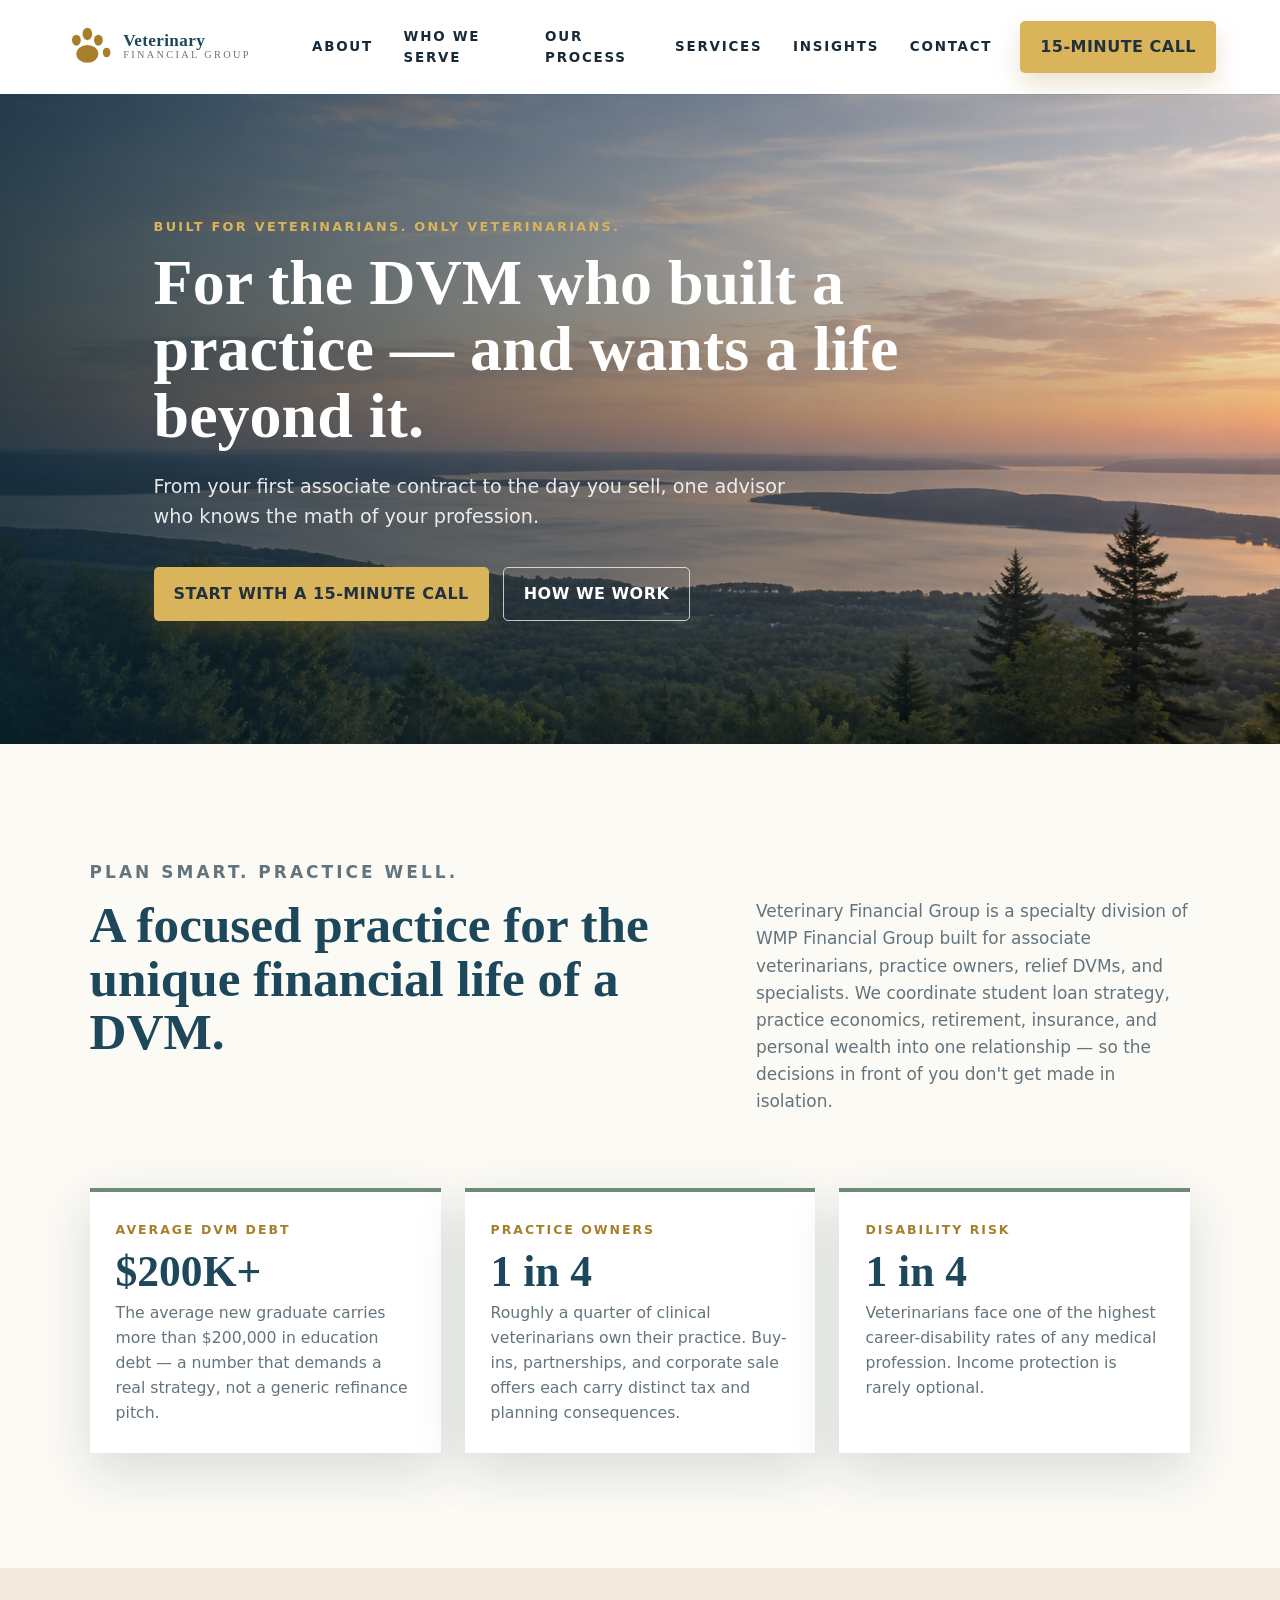
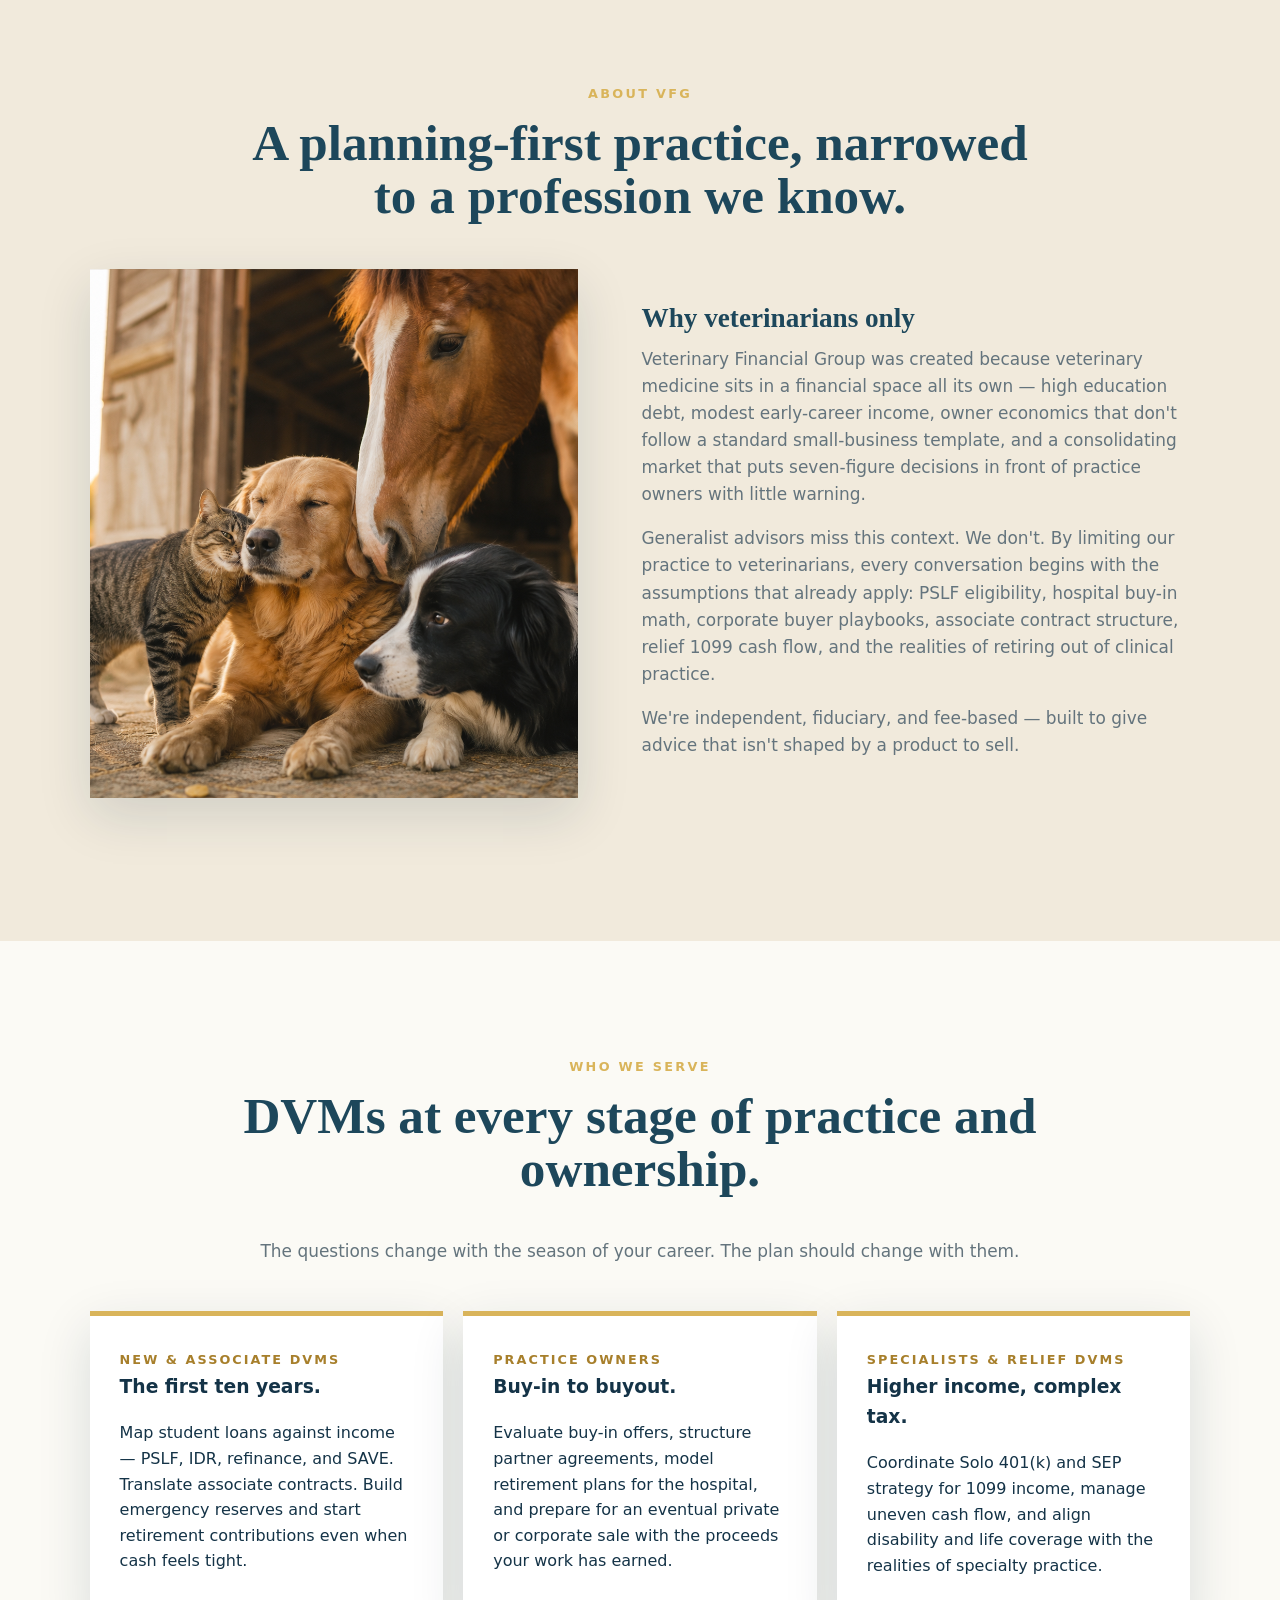
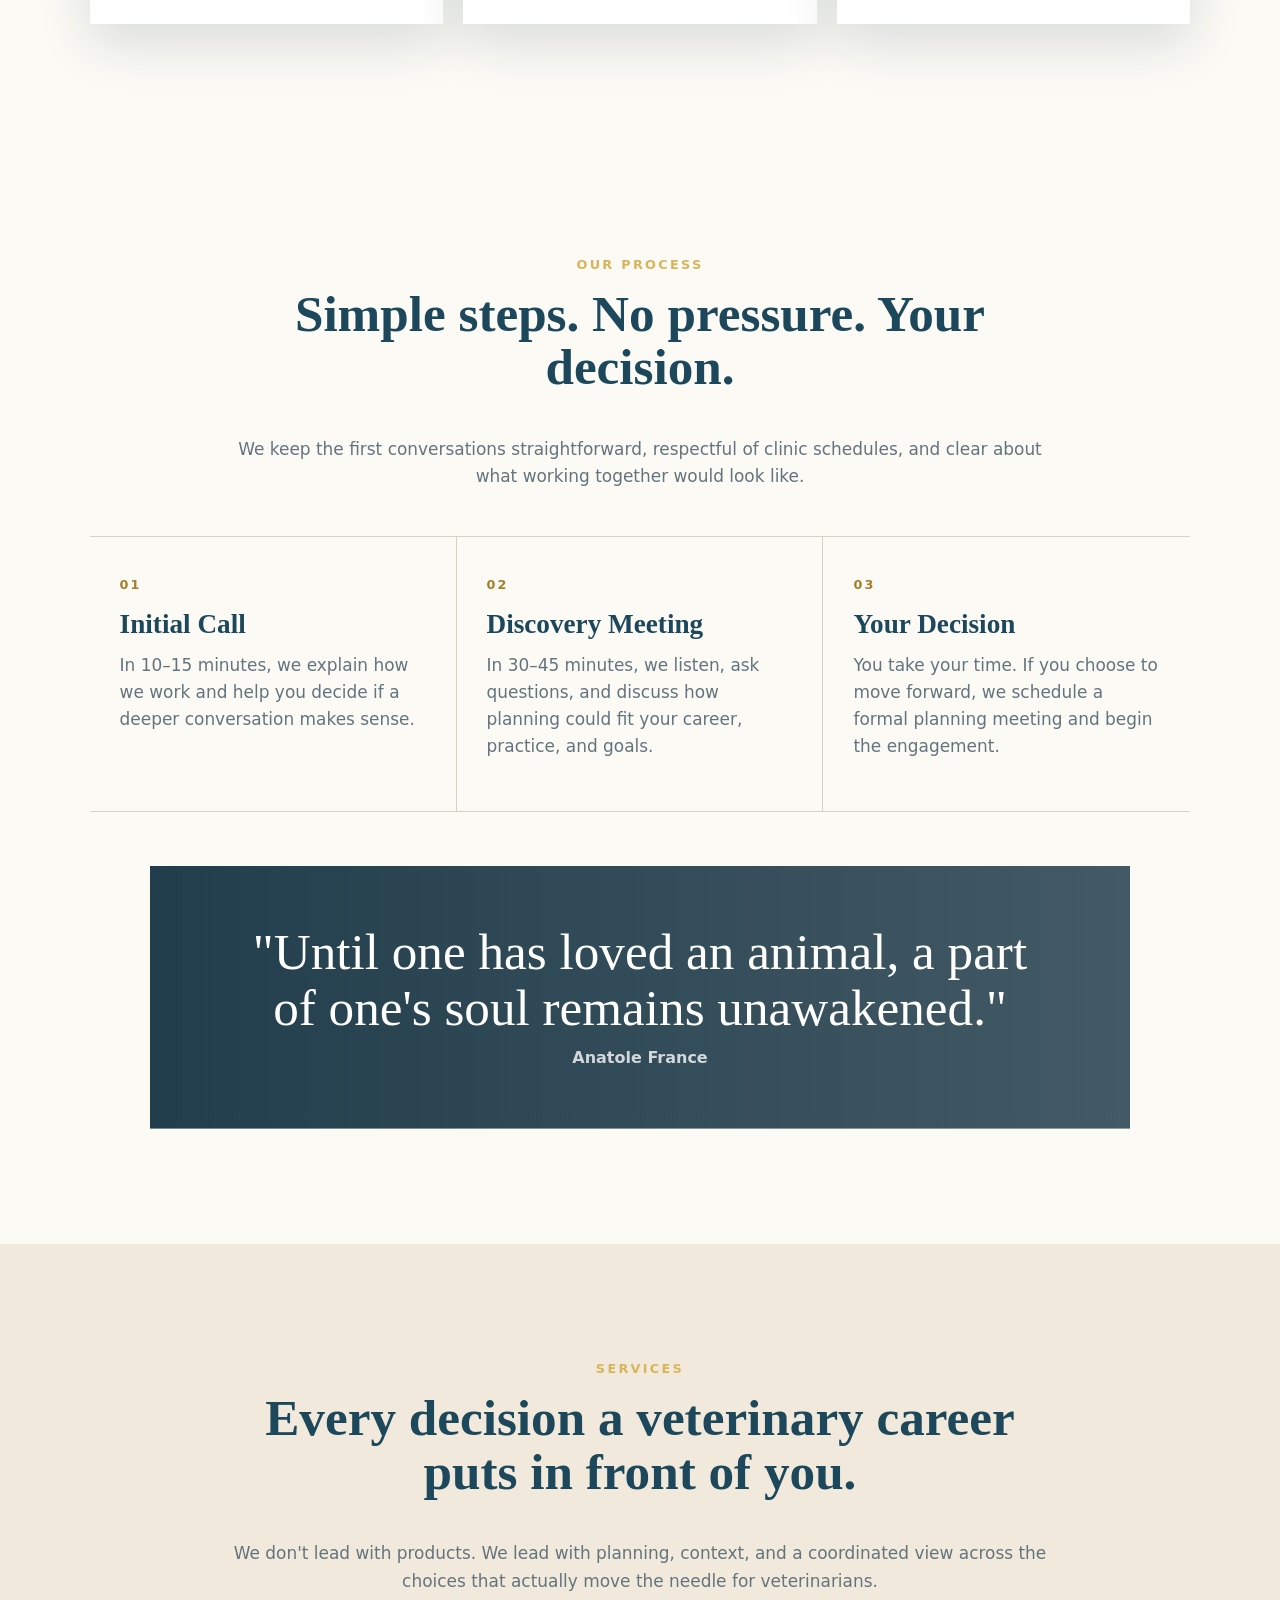
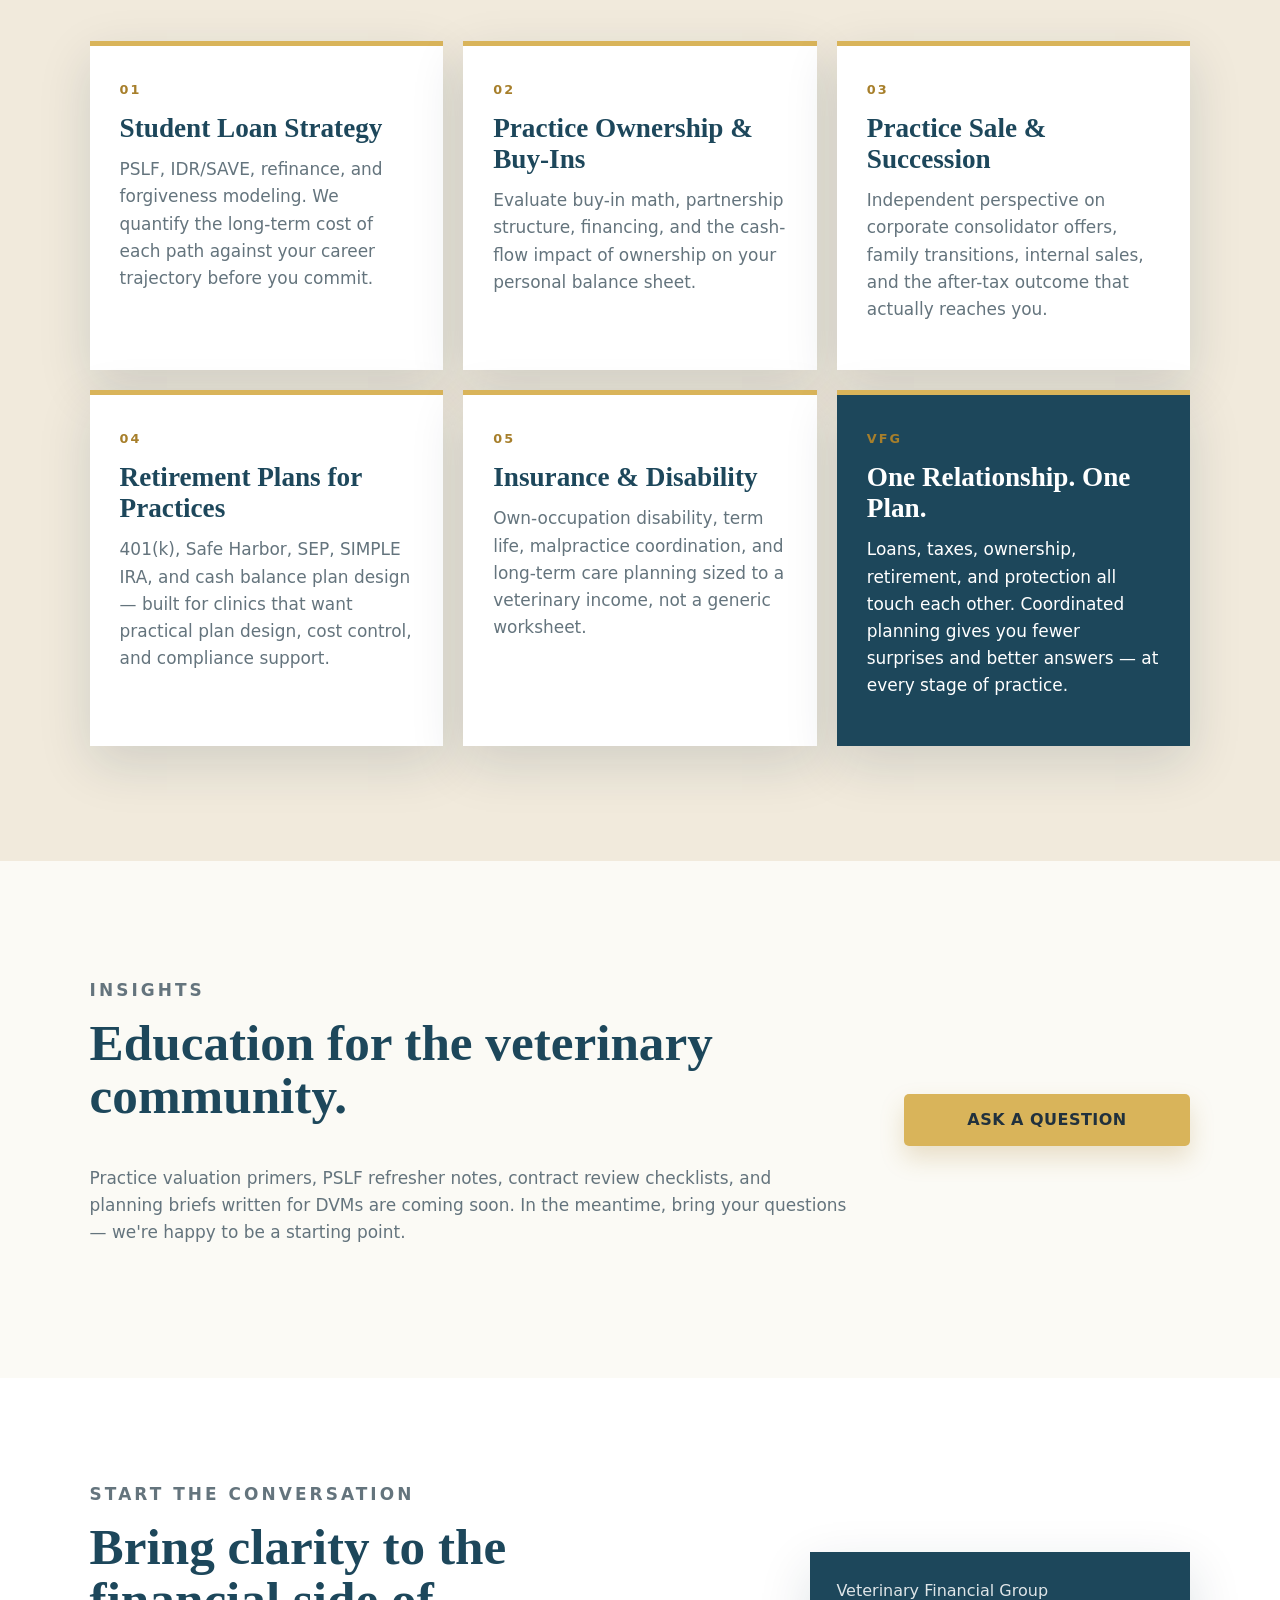
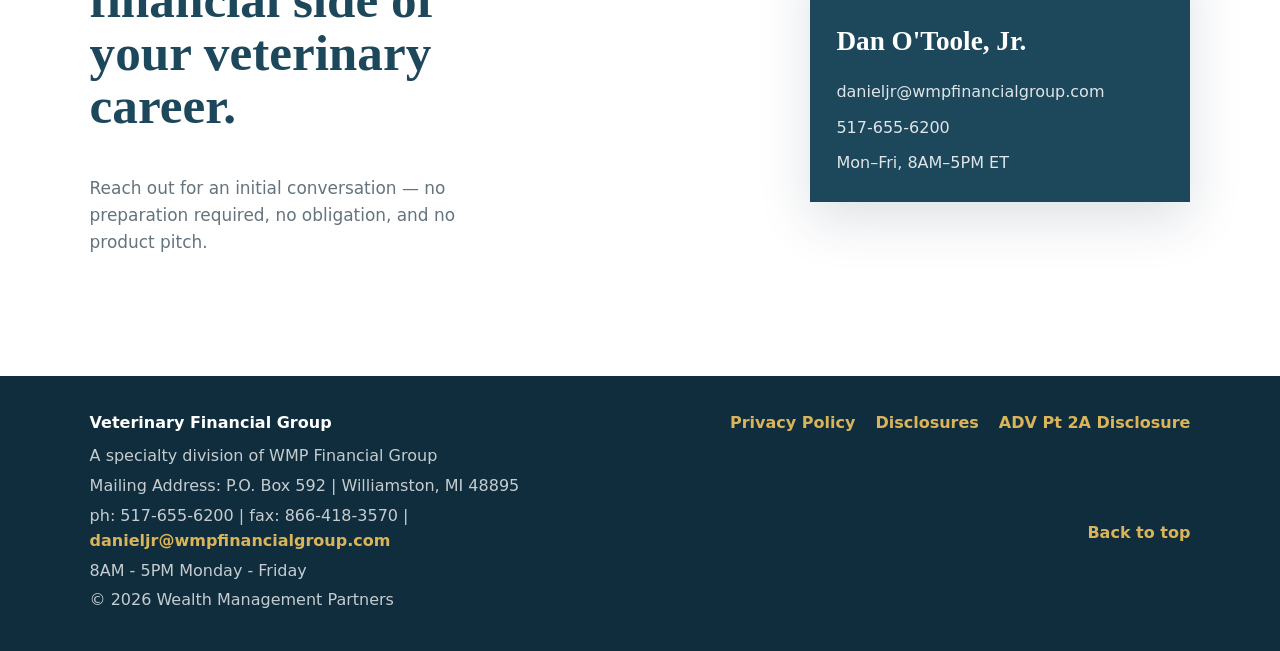
==== WMP Vet/index.html @ afaaaf63 "Add WMP Vet variant as regular subfolder Removed nested .git — WMP Vet is now tracked as part of thi" ====
<!doctype html>
<html lang="en">
  <head>
    <meta charset="utf-8" />
    <meta name="viewport" content="width=device-width, initial-scale=1" />
    <title>Veterinary Financial Group | Financial Planning Built for Veterinarians</title>
    <meta
      name="description"
      content="Veterinary Financial Group serves veterinarians only — student loan strategy, practice ownership, retirement, insurance, and personal wealth planning for DVMs at every career stage."
    />
    <link rel="preconnect" href="https://images.unsplash.com" />
    <link rel="stylesheet" href="styles.css" />
  </head>
  <body>
    <header class="site-header" id="top">
      <a class="brand" href="#top" aria-label="Veterinary Financial Group home">
        <img src="vfg-logo.svg" alt="Veterinary Financial Group" />
      </a>

      <nav class="main-nav" aria-label="Primary navigation">
        <a href="#about">About</a>
        <a href="#who">Who We Serve</a>
        <a href="#process">Our Process</a>
        <a href="#services">Services</a>
        <a href="#insights">Insights</a>
        <a href="#contact">Contact</a>
      </nav>

      <a class="header-cta" href="#contact">15-Minute Call</a>
    </header>

    <main>
      <section class="hero" aria-labelledby="hero-title">
        <div class="hero-image" role="img" aria-label="A serene overlook of a lake and islands at sunset, framed by forest"></div>
        <div class="hero-content">
          <p class="eyebrow">Built for veterinarians. Only veterinarians.</p>
          <h1 id="hero-title">For the DVM who built a practice — and wants a life beyond it.</h1>
          <p>
            From your first associate contract to the day you sell, one advisor who knows the
            math of your profession.
          </p>
          <div class="hero-actions">
            <a class="button button-gold" href="#contact">Start with a 15-Minute Call</a>
            <a class="button button-light" href="#process">How We Work</a>
          </div>
        </div>
      </section>

      <section class="intro section-pad" aria-labelledby="intro-title">
        <p class="section-label">Plan smart. Practice well.</p>
        <div class="intro-grid">
          <h2 id="intro-title">A focused practice for the unique financial life of a DVM.</h2>
          <p>
            Veterinary Financial Group is a specialty division of WMP Financial Group built for
            associate veterinarians, practice owners, relief DVMs, and specialists. We coordinate
            student loan strategy, practice economics, retirement, insurance, and personal wealth
            into one relationship — so the decisions in front of you don't get made in isolation.
          </p>
        </div>

        <div class="stat-row" aria-label="Why a vet-specific advisor">
          <article>
            <span>Average DVM Debt</span>
            <strong>$200K+</strong>
            <p>The average new graduate carries more than $200,000 in education debt — a number that demands a real strategy, not a generic refinance pitch.</p>
          </article>
          <article>
            <span>Practice Owners</span>
            <strong>1 in 4</strong>
            <p>Roughly a quarter of clinical veterinarians own their practice. Buy-ins, partnerships, and corporate sale offers each carry distinct tax and planning consequences.</p>
          </article>
          <article>
            <span>Disability Risk</span>
            <strong>1 in 4</strong>
            <p>Veterinarians face one of the highest career-disability rates of any medical profession. Income protection is rarely optional.</p>
          </article>
        </div>
      </section>

      <section class="about section-pad" id="about" aria-labelledby="about-title">
        <div class="section-heading">
          <p class="eyebrow">About VFG</p>
          <h2 id="about-title">A planning-first practice, narrowed to a profession we know.</h2>
        </div>

        <div class="story-grid">
          <div class="story-image" role="img" aria-label="A golden retriever, border collie, two cats, and a horse resting together at golden hour"></div>
          <div class="story-copy">
            <h3>Why veterinarians only</h3>
            <p>
              Veterinary Financial Group was created because veterinary medicine sits in a
              financial space all its own — high education debt, modest early-career income,
              owner economics that don't follow a standard small-business template, and a
              consolidating market that puts seven-figure decisions in front of practice owners
              with little warning.
            </p>
            <p>
              Generalist advisors miss this context. We don't. By limiting our practice to
              veterinarians, every conversation begins with the assumptions that already apply:
              PSLF eligibility, hospital buy-in math, corporate buyer playbooks, associate
              contract structure, relief 1099 cash flow, and the realities of retiring out of
              clinical practice.
            </p>
            <p>
              We're independent, fiduciary, and fee-based — built to give advice that isn't
              shaped by a product to sell.
            </p>
          </div>
        </div>
      </section>

      <section class="who section-pad" id="who" aria-labelledby="who-title" style="background: var(--paper);">
        <div class="section-heading">
          <p class="eyebrow">Who We Serve</p>
          <h2 id="who-title">DVMs at every stage of practice and ownership.</h2>
          <p>
            The questions change with the season of your career. The plan should change with them.
          </p>
        </div>

        <div class="who-grid">
          <article>
            <span>New &amp; Associate DVMs</span>
            <h3>The first ten years.</h3>
            <p>
              Map student loans against income — PSLF, IDR, refinance, and SAVE. Translate associate
              contracts. Build emergency reserves and start retirement contributions even when cash
              feels tight.
            </p>
          </article>
          <article>
            <span>Practice Owners</span>
            <h3>Buy-in to buyout.</h3>
            <p>
              Evaluate buy-in offers, structure partner agreements, model retirement plans for the
              hospital, and prepare for an eventual private or corporate sale with the proceeds
              your work has earned.
            </p>
          </article>
          <article>
            <span>Specialists &amp; Relief DVMs</span>
            <h3>Higher income, complex tax.</h3>
            <p>
              Coordinate Solo 401(k) and SEP strategy for 1099 income, manage uneven cash flow,
              and align disability and life coverage with the realities of specialty practice.
            </p>
          </article>
        </div>
      </section>

      <section class="process section-pad" id="process" aria-labelledby="process-title">
        <div class="section-heading">
          <p class="eyebrow">Our Process</p>
          <h2 id="process-title">Simple steps. No pressure. Your decision.</h2>
          <p>
            We keep the first conversations straightforward, respectful of clinic schedules, and
            clear about what working together would look like.
          </p>
        </div>

        <div class="process-list">
          <article>
            <span>01</span>
            <h3>Initial Call</h3>
            <p>In 10–15 minutes, we explain how we work and help you decide if a deeper conversation makes sense.</p>
          </article>
          <article>
            <span>02</span>
            <h3>Discovery Meeting</h3>
            <p>In 30–45 minutes, we listen, ask questions, and discuss how planning could fit your career, practice, and goals.</p>
          </article>
          <article>
            <span>03</span>
            <h3>Your Decision</h3>
            <p>You take your time. If you choose to move forward, we schedule a formal planning meeting and begin the engagement.</p>
          </article>
        </div>

        <div class="quote-band">
          <blockquote>
            "Until one has loved an animal, a part of one's soul remains unawakened."
          </blockquote>
          <cite>Anatole France</cite>
        </div>
      </section>

      <section class="services section-pad" id="services" aria-labelledby="services-title">
        <div class="section-heading">
          <p class="eyebrow">Services</p>
          <h2 id="services-title">Every decision a veterinary career puts in front of you.</h2>
          <p>
            We don't lead with products. We lead with planning, context, and a coordinated view
            across the choices that actually move the needle for veterinarians.
          </p>
        </div>

        <div class="service-grid">
          <article class="service-card">
            <span class="card-number">01</span>
            <h3>Student Loan Strategy</h3>
            <p>PSLF, IDR/SAVE, refinance, and forgiveness modeling. We quantify the long-term cost of each path against your career trajectory before you commit.</p>
          </article>
          <article class="service-card">
            <span class="card-number">02</span>
            <h3>Practice Ownership &amp; Buy-Ins</h3>
            <p>Evaluate buy-in math, partnership structure, financing, and the cash-flow impact of ownership on your personal balance sheet.</p>
          </article>
          <article class="service-card">
            <span class="card-number">03</span>
            <h3>Practice Sale &amp; Succession</h3>
            <p>Independent perspective on corporate consolidator offers, family transitions, internal sales, and the after-tax outcome that actually reaches you.</p>
          </article>
          <article class="service-card">
            <span class="card-number">04</span>
            <h3>Retirement Plans for Practices</h3>
            <p>401(k), Safe Harbor, SEP, SIMPLE IRA, and cash balance plan design — built for clinics that want practical plan design, cost control, and compliance support.</p>
          </article>
          <article class="service-card">
            <span class="card-number">05</span>
            <h3>Insurance &amp; Disability</h3>
            <p>Own-occupation disability, term life, malpractice coordination, and long-term care planning sized to a veterinary income, not a generic worksheet.</p>
          </article>
          <article class="service-card service-card-feature">
            <span class="card-number">VFG</span>
            <h3>One Relationship. One Plan.</h3>
            <p>Loans, taxes, ownership, retirement, and protection all touch each other. Coordinated planning gives you fewer surprises and better answers — at every stage of practice.</p>
          </article>
        </div>
      </section>

      <section class="insights section-pad" id="insights" aria-labelledby="insights-title">
        <div class="insights-copy">
          <p class="eyebrow">Insights</p>
          <h2 id="insights-title">Education for the veterinary community.</h2>
          <p>
            Practice valuation primers, PSLF refresher notes, contract review checklists, and
            planning briefs written for DVMs are coming soon. In the meantime, bring your
            questions — we're happy to be a starting point.
          </p>
        </div>
        <a class="button button-gold" href="#contact">Ask a Question</a>
      </section>

      <section class="contact-band" id="contact" aria-labelledby="contact-title">
        <div>
          <p class="eyebrow">Start the conversation</p>
          <h2 id="contact-title">Bring clarity to the financial side of your veterinary career.</h2>
          <p>
            Reach out for an initial conversation — no preparation required, no obligation, and
            no product pitch.
          </p>
        </div>
        <div class="contact-grid">
          <article class="contact-card">
            <span>Veterinary Financial Group</span>
            <h3>Dan O'Toole, Jr.</h3>
            <a href="mailto:danieljr@wmpfinancialgroup.com">danieljr@wmpfinancialgroup.com</a>
            <a href="tel:15176556200">517-655-6200</a>
            <span>Mon–Fri, 8AM–5PM ET</span>
          </article>
        </div>
      </section>
    </main>

    <footer class="site-footer">
      <div>
        <strong>Veterinary Financial Group</strong>
        <p>A specialty division of WMP Financial Group</p>
        <p>Mailing Address: P.O. Box 592 | Williamston, MI 48895</p>
        <p>ph: 517-655-6200 | fax: 866-418-3570 | <a href="mailto:danieljr@wmpfinancialgroup.com">danieljr@wmpfinancialgroup.com</a></p>
        <p>8AM - 5PM Monday - Friday</p>
        <p>© 2026 Wealth Management Partners</p>
      </div>
      <nav aria-label="Footer links">
        <a href="https://www.wmpfinancialgroup.com/s/WMP-Privacy-Policy.pdf">Privacy Policy</a>
        <a href="https://www.wmpfinancialgroup.com/s/WMP-Disclosures.pdf">Disclosures</a>
        <a href="https://www.wmpfinancialgroup.com/s/WMP-ADV-Disclosures.pdf">ADV Pt 2A Disclosure</a>
        <a href="#top">Back to top</a>
      </nav>
    </footer>
  </body>
</html>
---- WMP Vet/styles.css ----
:root {
  --ink: #143347;
  --navy: #1d475b;
  --navy-dark: #0f2d3d;
  --blue: #315f73;
  --gold: #d9b45a;
  --gold-dark: #a77f2b;
  --sage: #6f8a76;
  --paper: #fbfaf5;
  --cream: #f1eadc;
  --stone: #d8d0c2;
  --muted: #64747d;
  --white: #ffffff;
  --shadow: 0 18px 50px rgba(15, 45, 61, 0.14);
}

* {
  box-sizing: border-box;
}

html {
  scroll-behavior: smooth;
}

body {
  margin: 0;
  color: var(--ink);
  background: var(--paper);
  font-family: "Avenir Next", Avenir, "Segoe UI", system-ui, sans-serif;
  line-height: 1.6;
}

a {
  color: inherit;
  text-decoration: none;
}

.site-header {
  position: sticky;
  top: 0;
  z-index: 10;
  display: flex;
  align-items: center;
  justify-content: space-between;
  gap: 28px;
  min-height: 92px;
  padding: 14px clamp(20px, 5vw, 72px);
  background: rgba(255, 255, 255, 0.96);
  box-shadow: 0 1px 0 rgba(29, 71, 91, 0.1);
  backdrop-filter: blur(12px);
}

.brand {
  display: inline-flex;
  align-items: center;
  min-width: 220px;
}

.brand img {
  width: 220px;
  height: auto;
  display: block;
}

.main-nav {
  display: flex;
  align-items: center;
  justify-content: center;
  gap: clamp(16px, 2.4vw, 34px);
  color: #172a36;
  font-size: 0.84rem;
  font-weight: 800;
  letter-spacing: 0.13em;
  text-transform: uppercase;
}

.main-nav a {
  padding-block: 10px;
}

.main-nav a:hover,
.site-footer a:hover {
  color: var(--gold-dark);
}

.header-cta,
.button {
  display: inline-flex;
  align-items: center;
  justify-content: center;
  min-height: 46px;
  padding: 13px 20px;
  border-radius: 5px;
  font-weight: 900;
  letter-spacing: 0.03em;
  text-transform: uppercase;
  white-space: nowrap;
}

.header-cta,
.button-gold {
  color: #21313d;
  background: var(--gold);
  box-shadow: 0 12px 24px rgba(167, 127, 43, 0.22);
}

.header-cta:hover,
.button-gold:hover {
  background: #e4c56c;
}

.button-light {
  color: var(--white);
  border: 1px solid rgba(255, 255, 255, 0.72);
}

.hero {
  position: relative;
  min-height: 650px;
  display: grid;
  align-items: center;
  overflow: hidden;
  background: var(--navy-dark);
}

.hero-image {
  position: absolute;
  inset: 0;
  background-image:
    linear-gradient(90deg, rgba(10, 36, 50, 0.78) 0%, rgba(10, 36, 50, 0.42) 45%, rgba(10, 36, 50, 0.06) 100%),
    url("Images/hero.png");
  background-position: center;
  background-size: cover;
  transform: scale(1.01);
}

.hero-content {
  position: relative;
  width: min(760px, calc(100% - 48px));
  margin-left: clamp(24px, 12vw, 220px);
  padding-block: 90px;
  color: var(--white);
}

.eyebrow,
.section-label {
  margin: 0 0 12px;
  color: var(--gold);
  font-size: 0.8rem;
  font-weight: 900;
  letter-spacing: 0.18em;
  text-transform: uppercase;
}

h1,
h2,
h3,
p,
blockquote {
  margin-top: 0;
}

h1,
h2 {
  font-family: Georgia, "Times New Roman", serif;
  line-height: 1.04;
  letter-spacing: 0;
}

h1 {
  max-width: 760px;
  margin-bottom: 22px;
  font-size: clamp(2.8rem, 5vw, 5.05rem);
}

.hero p:not(.eyebrow) {
  max-width: 650px;
  margin-bottom: 34px;
  font-size: clamp(1.05rem, 1.5vw, 1.24rem);
  color: rgba(255, 255, 255, 0.88);
}

.hero-actions {
  display: flex;
  flex-wrap: wrap;
  gap: 14px;
}

.section-pad {
  padding: clamp(72px, 9vw, 128px) clamp(24px, 7vw, 112px);
}

.intro {
  background: var(--paper);
}

.intro-grid {
  display: grid;
  grid-template-columns: minmax(280px, 0.95fr) minmax(280px, 0.7fr);
  gap: clamp(32px, 6vw, 90px);
  align-items: start;
  max-width: 1180px;
  margin: 0 auto;
}

.intro h2,
.section-heading h2,
.insights-copy h2,
.contact-band h2 {
  color: var(--navy);
  font-size: clamp(2.1rem, 4vw, 4rem);
}

.intro p,
.section-heading,
.story-copy p,
.team-card p,
.service-card p,
.process-list p,
.insights-copy p,
.contact-band p {
  color: var(--muted);
  font-size: 1.06rem;
}

.stat-row {
  display: grid;
  grid-template-columns: repeat(3, minmax(0, 1fr));
  gap: 24px;
  max-width: 1180px;
  margin: 56px auto 0;
}

.stat-row article {
  padding: 28px 26px;
  background: var(--white);
  border-top: 4px solid var(--sage);
  box-shadow: var(--shadow);
}

.stat-row strong {
  display: block;
  margin-bottom: 6px;
  color: var(--navy);
  font-family: Georgia, "Times New Roman", serif;
  font-size: clamp(2rem, 3.4vw, 2.8rem);
  line-height: 1;
}

.stat-row span {
  display: block;
  margin-bottom: 10px;
  color: var(--gold-dark);
  font-size: 0.78rem;
  font-weight: 900;
  letter-spacing: 0.16em;
  text-transform: uppercase;
}

.stat-row p {
  margin: 0;
  font-size: 0.98rem;
}

.about {
  background: var(--cream);
}

.section-heading {
  max-width: 820px;
  margin: 0 auto 46px;
  text-align: center;
}

.story-grid {
  display: grid;
  grid-template-columns: minmax(280px, 0.8fr) minmax(300px, 0.9fr);
  gap: clamp(28px, 5vw, 72px);
  align-items: stretch;
  max-width: 1180px;
  margin: 0 auto 28px;
}

.story-image {
  min-height: 430px;
  background-image: url("Images/animal-family.png");
  background-position: center;
  background-size: cover;
  box-shadow: var(--shadow);
}

.story-copy {
  align-self: center;
  padding: clamp(8px, 2vw, 22px) 0;
}

.story-copy h3,
.team-card h3,
.service-card h3,
.process-list h3,
.contact-card h3 {
  margin: 12px 0;
  color: var(--navy);
  font-family: Georgia, "Times New Roman", serif;
  font-size: 1.7rem;
  line-height: 1.14;
}

.who-grid {
  display: grid;
  grid-template-columns: repeat(3, minmax(0, 1fr));
  gap: 20px;
  max-width: 1180px;
  margin: 34px auto 0;
}

.who-grid article {
  padding: 30px;
  background: var(--white);
  border-top: 5px solid var(--gold);
  box-shadow: var(--shadow);
}

.who-grid span,
.process-list span,
.card-number {
  color: var(--gold-dark);
  font-size: 0.8rem;
  font-weight: 900;
  letter-spacing: 0.16em;
  text-transform: uppercase;
}

.process {
  background: var(--paper);
}

.process-list {
  display: grid;
  grid-template-columns: repeat(3, minmax(0, 1fr));
  max-width: 1180px;
  margin: 0 auto;
  border-top: 1px solid var(--stone);
  border-bottom: 1px solid var(--stone);
}

.process-list article {
  padding: 34px 30px;
  border-right: 1px solid var(--stone);
}

.process-list article:last-child {
  border-right: 0;
}

.quote-band {
  max-width: 980px;
  margin: 54px auto 0;
  padding: clamp(34px, 5vw, 58px);
  color: var(--white);
  text-align: center;
  background:
    linear-gradient(90deg, rgba(15, 45, 61, 0.92), rgba(15, 45, 61, 0.78)),
    url("https://images.unsplash.com/photo-1601758125946-6ec2ef64daf8?auto=format&fit=crop&w=1500&q=80");
  background-position: center;
  background-size: cover;
}

.quote-band blockquote {
  margin-bottom: 10px;
  font-family: Georgia, "Times New Roman", serif;
  font-size: clamp(2rem, 4vw, 3.4rem);
  line-height: 1.08;
}

.quote-band cite {
  color: rgba(255, 255, 255, 0.78);
  font-style: normal;
  font-weight: 800;
}

.services {
  background: var(--cream);
}

.service-grid {
  display: grid;
  grid-template-columns: repeat(3, minmax(0, 1fr));
  gap: 20px;
  max-width: 1180px;
  margin: 0 auto;
}

.service-card {
  min-height: 305px;
  padding: 30px;
  background: var(--white);
  border-top: 5px solid var(--gold);
  box-shadow: var(--shadow);
}

.service-card-feature {
  color: var(--white);
  background: var(--navy);
  border-top-color: var(--gold);
}

.service-card-feature h3,
.service-card-feature p {
  color: var(--white);
}

.insights {
  display: grid;
  grid-template-columns: minmax(280px, 0.9fr) auto;
  gap: 28px;
  align-items: center;
  background:
    linear-gradient(90deg, rgba(251, 250, 245, 0.96), rgba(251, 250, 245, 0.86)),
    url("https://images.unsplash.com/photo-1518770660439-4636190af475?auto=format&fit=crop&w=1700&q=80");
  background-position: center;
  background-size: cover;
}

.insights-copy {
  max-width: 760px;
}

.contact-band {
  display: grid;
  grid-template-columns: minmax(280px, 0.72fr) minmax(320px, 1fr);
  gap: clamp(28px, 5vw, 80px);
  align-items: center;
  padding: clamp(66px, 8vw, 110px) clamp(24px, 7vw, 112px);
  background: var(--white);
}

.contact-grid {
  display: grid;
  grid-template-columns: 1fr;
  gap: 16px;
  justify-self: end;
  width: 100%;
  max-width: 380px;
}

.contact-card {
  display: grid;
  gap: 10px;
  min-height: 215px;
  padding: 26px;
  color: var(--white);
  background: var(--navy);
  box-shadow: var(--shadow);
}

.contact-card h3 {
  color: var(--white);
}

.contact-card a,
.contact-card span {
  color: rgba(255, 255, 255, 0.86);
  overflow-wrap: anywhere;
}

.site-footer {
  display: flex;
  justify-content: space-between;
  gap: 24px;
  padding: 34px clamp(24px, 7vw, 112px);
  color: rgba(255, 255, 255, 0.76);
  background: var(--navy-dark);
}

.site-footer strong {
  display: block;
  margin-bottom: 8px;
  color: var(--white);
}

.site-footer p {
  margin: 0 0 4px;
}

.site-footer nav {
  display: flex;
  flex-wrap: wrap;
  justify-content: flex-end;
  gap: 14px 20px;
  max-width: 520px;
}

.site-footer a {
  color: var(--gold);
  font-weight: 800;
}

.disclosure {
  max-width: 1180px;
  margin: 0 auto;
  padding: 22px clamp(24px, 7vw, 112px) 36px;
  color: rgba(255, 255, 255, 0.55);
  font-size: 0.78rem;
  line-height: 1.6;
  background: var(--navy-dark);
}

@media (max-width: 1100px) {
  .contact-grid {
    grid-template-columns: 1fr;
  }
}

@media (max-width: 980px) {
  .site-header {
    flex-wrap: wrap;
    min-height: auto;
  }

  .brand {
    min-width: 0;
  }

  .main-nav {
    order: 3;
    width: 100%;
    justify-content: flex-start;
    overflow-x: auto;
    padding-bottom: 4px;
  }

  .hero-content {
    margin-left: clamp(24px, 8vw, 72px);
  }

  .intro-grid,
  .story-grid,
  .who-grid,
  .stat-row,
  .service-grid,
  .process-list,
  .insights,
  .contact-band {
    grid-template-columns: 1fr;
  }

  .contact-grid {
    justify-self: stretch;
    max-width: none;
  }

  .process-list article,
  .process-list article:last-child {
    border-right: 0;
    border-bottom: 1px solid var(--stone);
  }

  .process-list article:last-child {
    border-bottom: 0;
  }

  .site-footer,
  .site-footer nav {
    justify-content: flex-start;
  }
}

@media (max-width: 640px) {
  .site-header {
    padding: 14px 18px;
  }

  .brand img {
    width: 178px;
  }

  .header-cta {
    width: 100%;
  }

  .main-nav {
    gap: 16px;
    font-size: 0.72rem;
  }

  .hero {
    min-height: 680px;
  }

  .hero-image {
    background-image:
      linear-gradient(90deg, rgba(10, 36, 50, 0.86) 0%, rgba(10, 36, 50, 0.55) 100%),
      url("Images/hero.png");
  }

  .hero-content {
    width: calc(100% - 36px);
    margin-inline: 18px;
  }

  h1 {
    font-size: clamp(2.4rem, 12vw, 3.8rem);
  }

  .button,
  .button-light {
    width: 100%;
  }

  .story-image {
    min-height: 280px;
  }

  .service-card,
  .who-grid article,
  .contact-card {
    min-height: 0;
    padding: 24px;
  }

  .site-footer {
    flex-direction: column;
  }
}
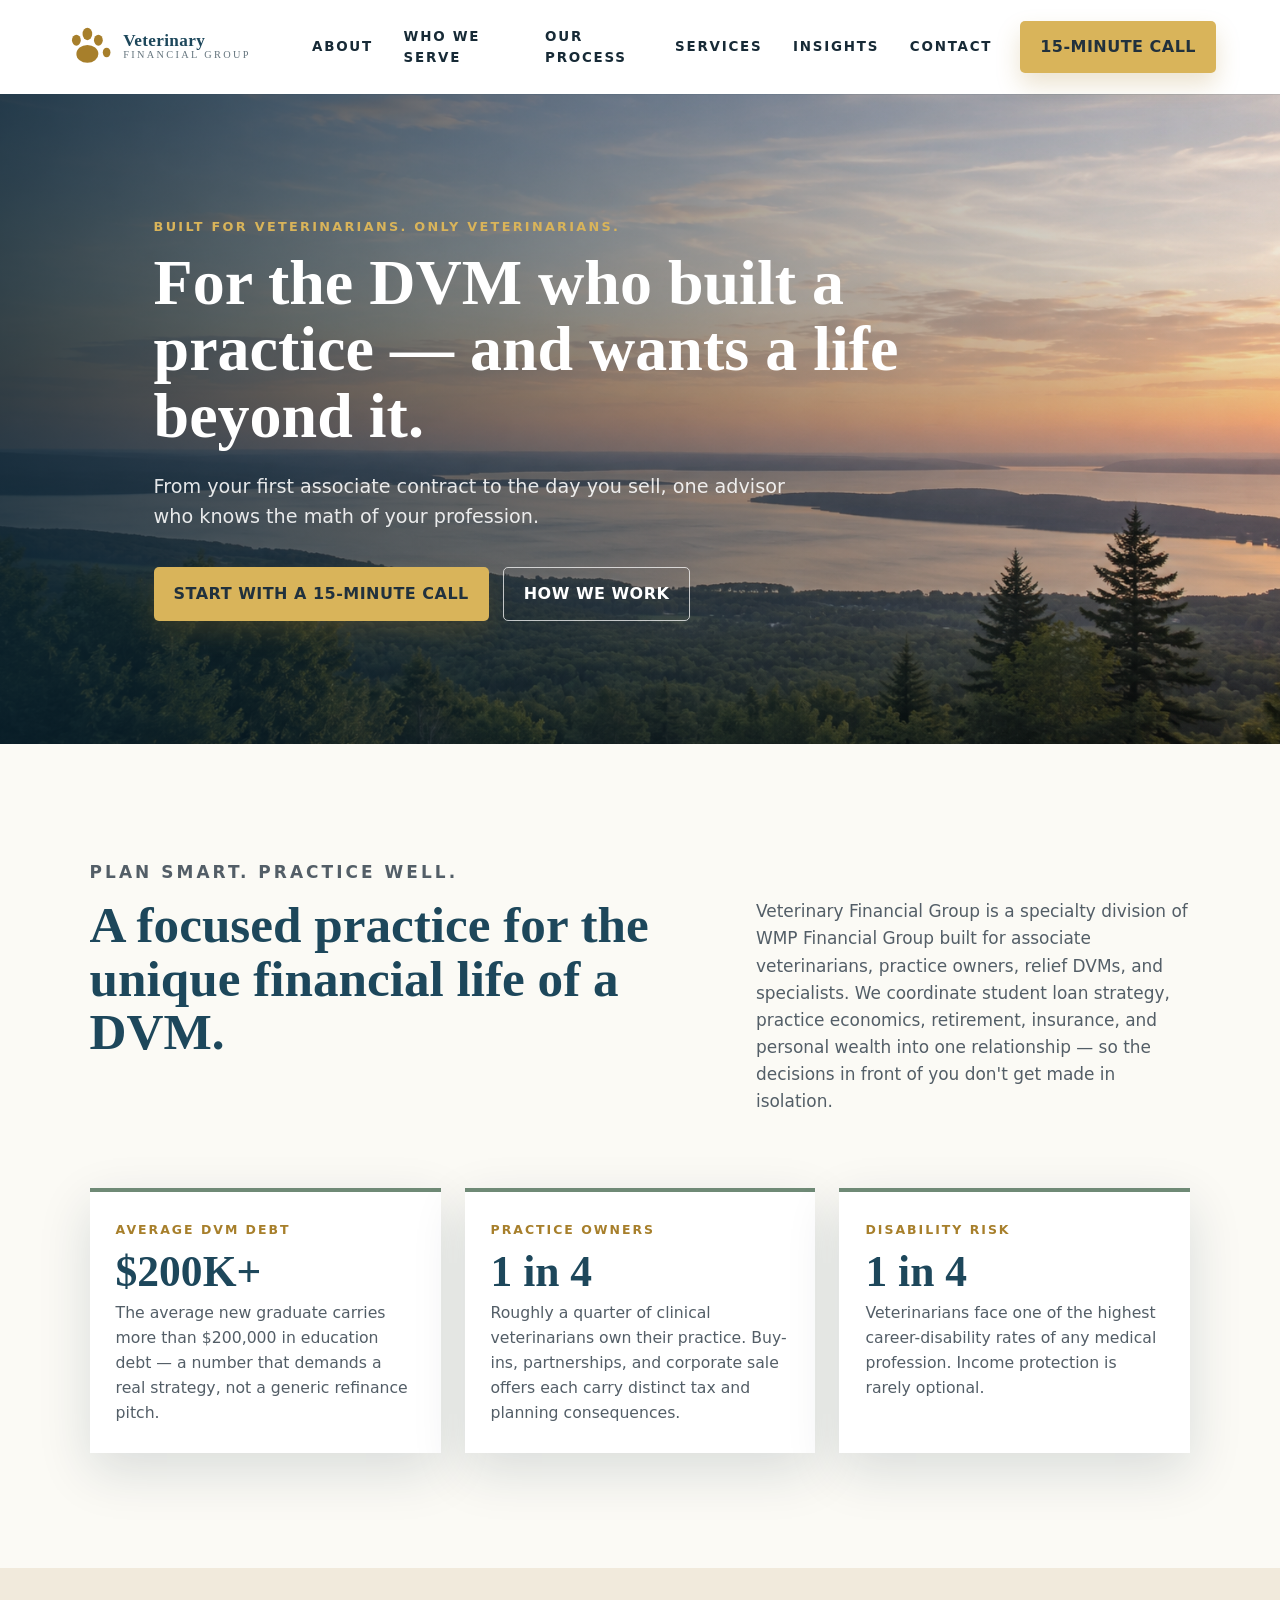
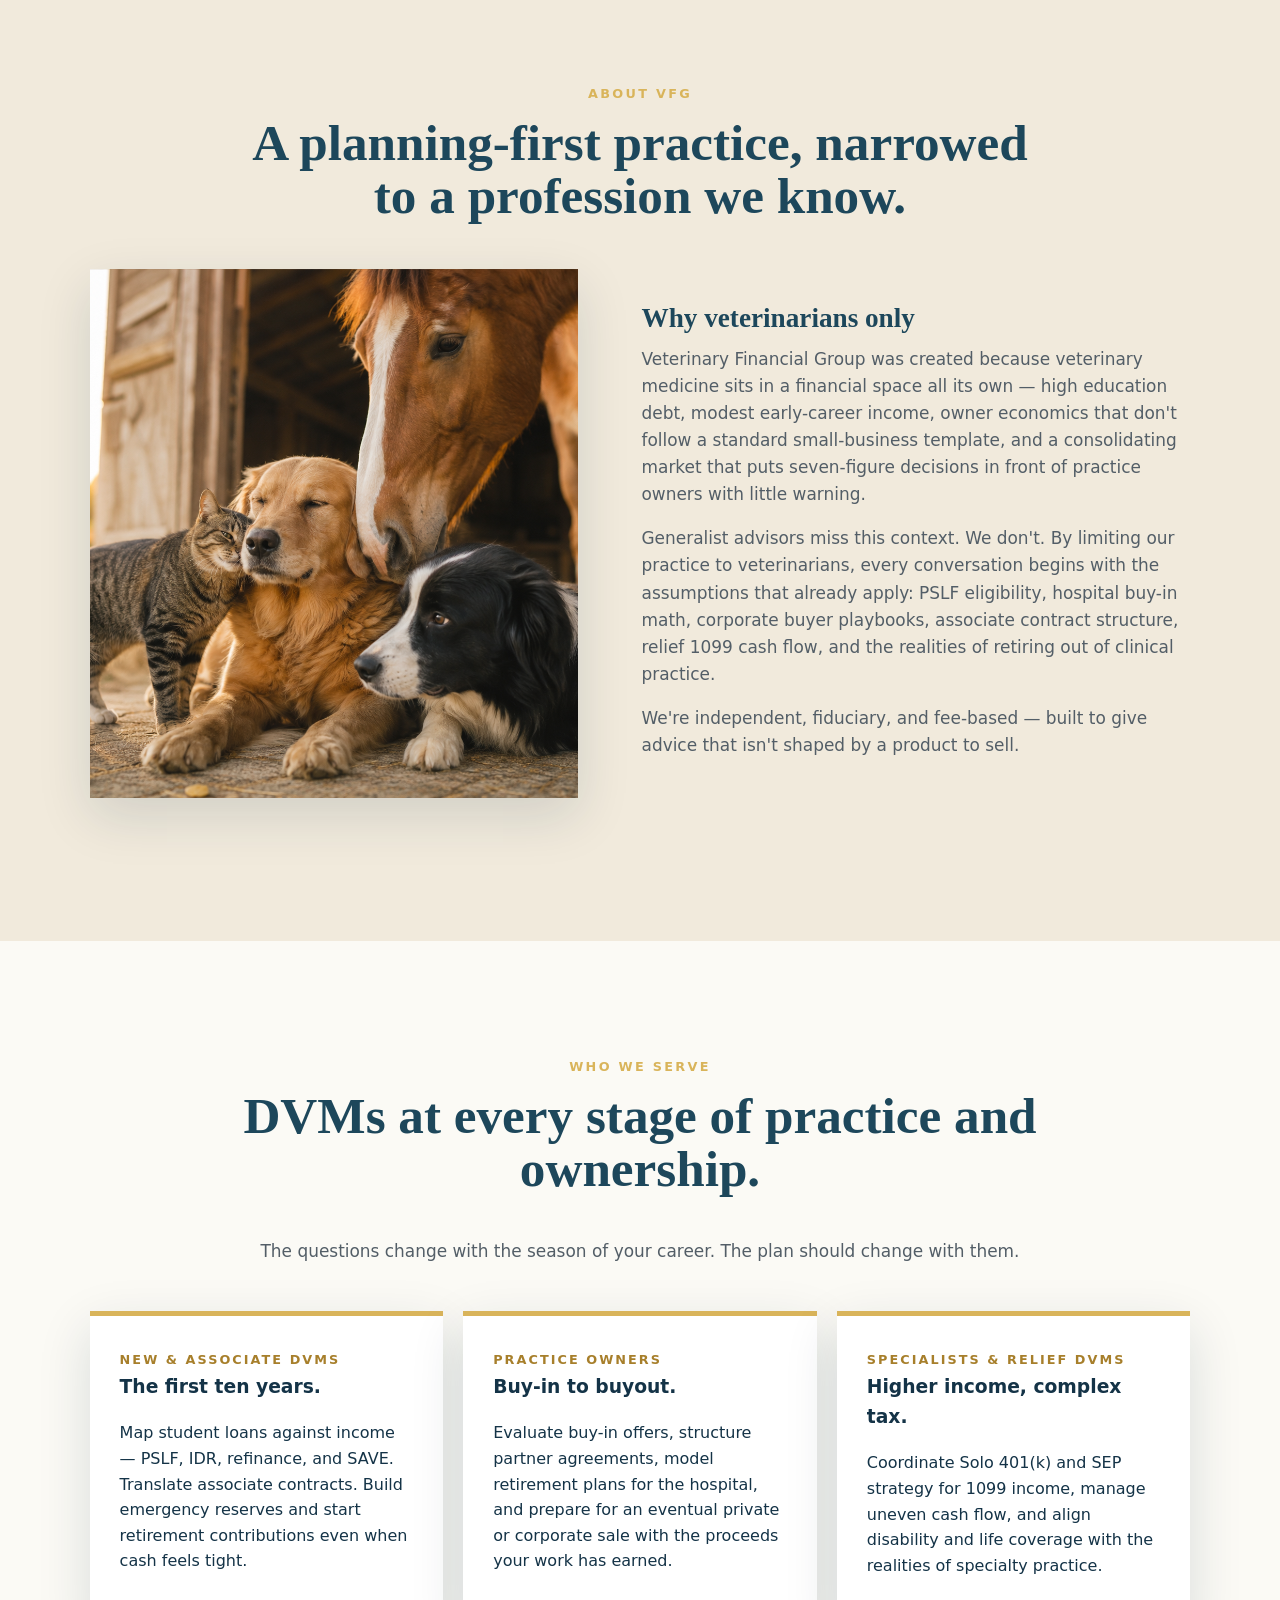
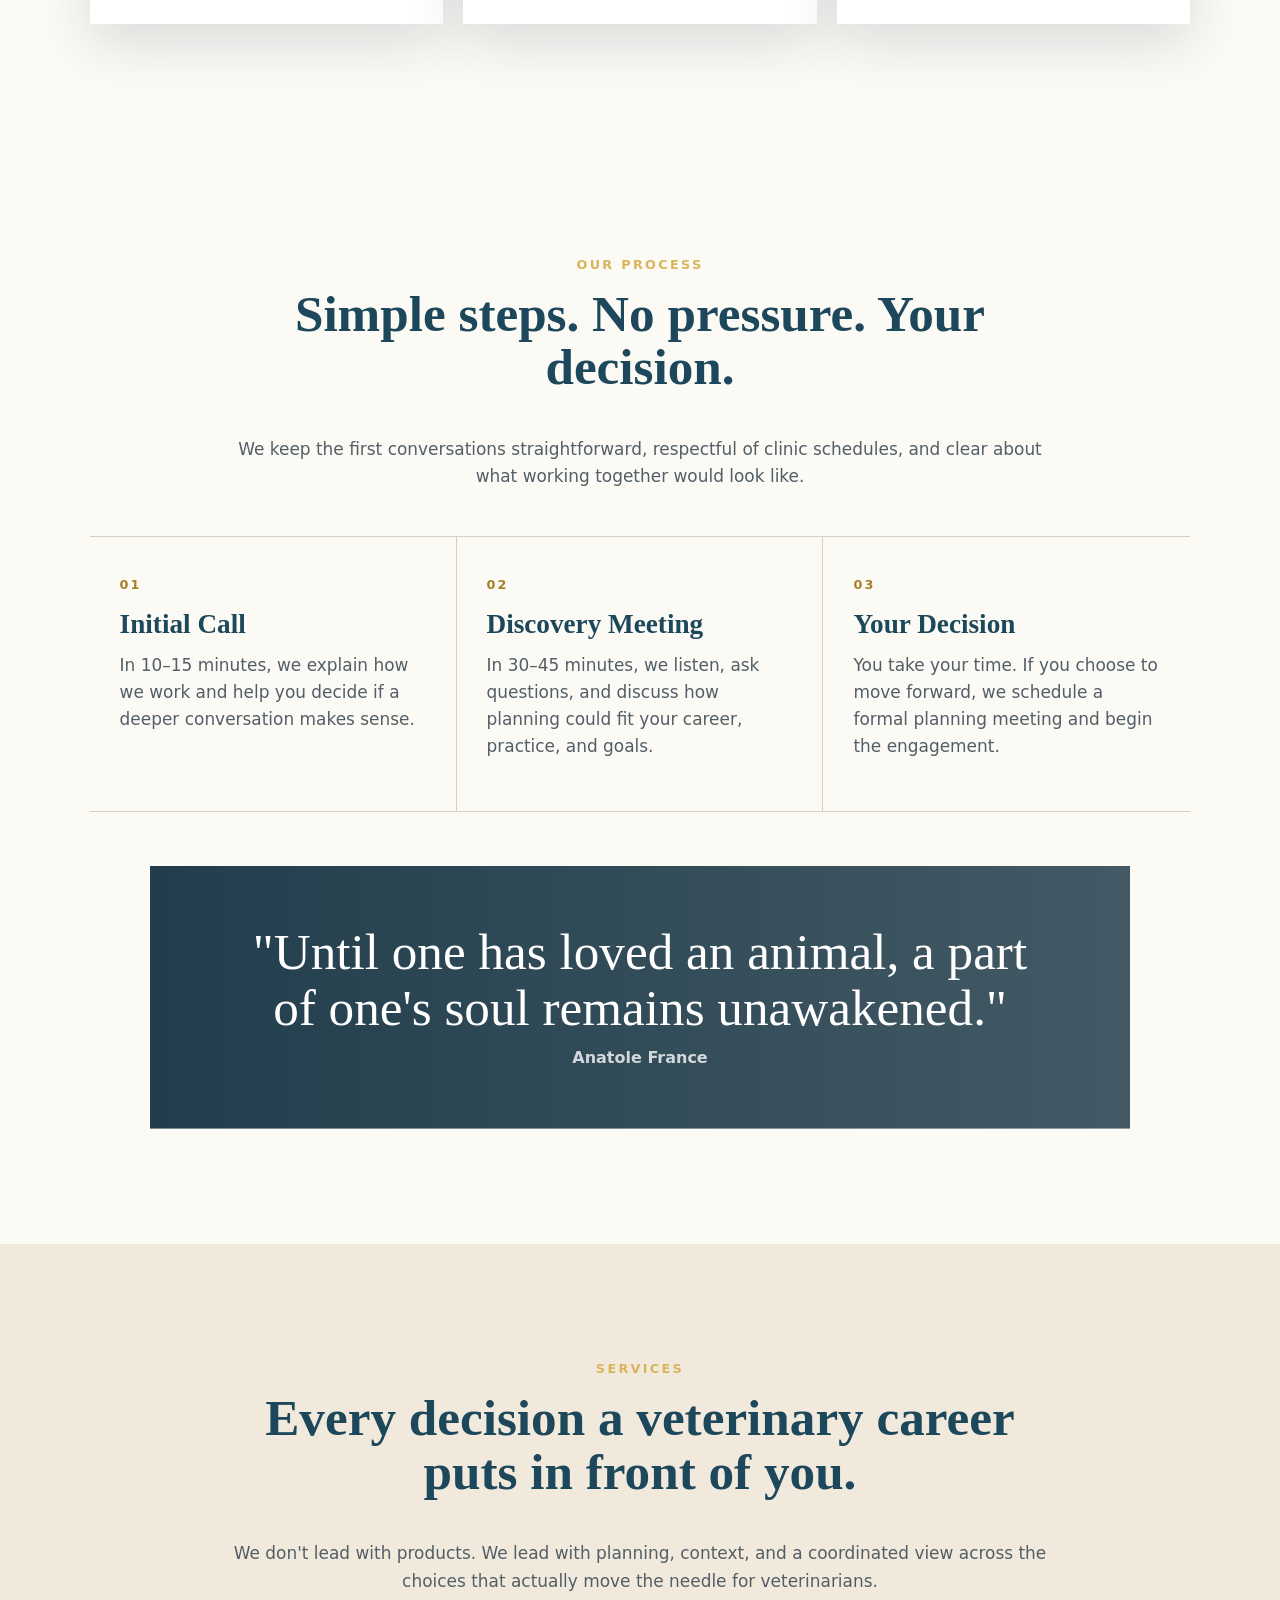
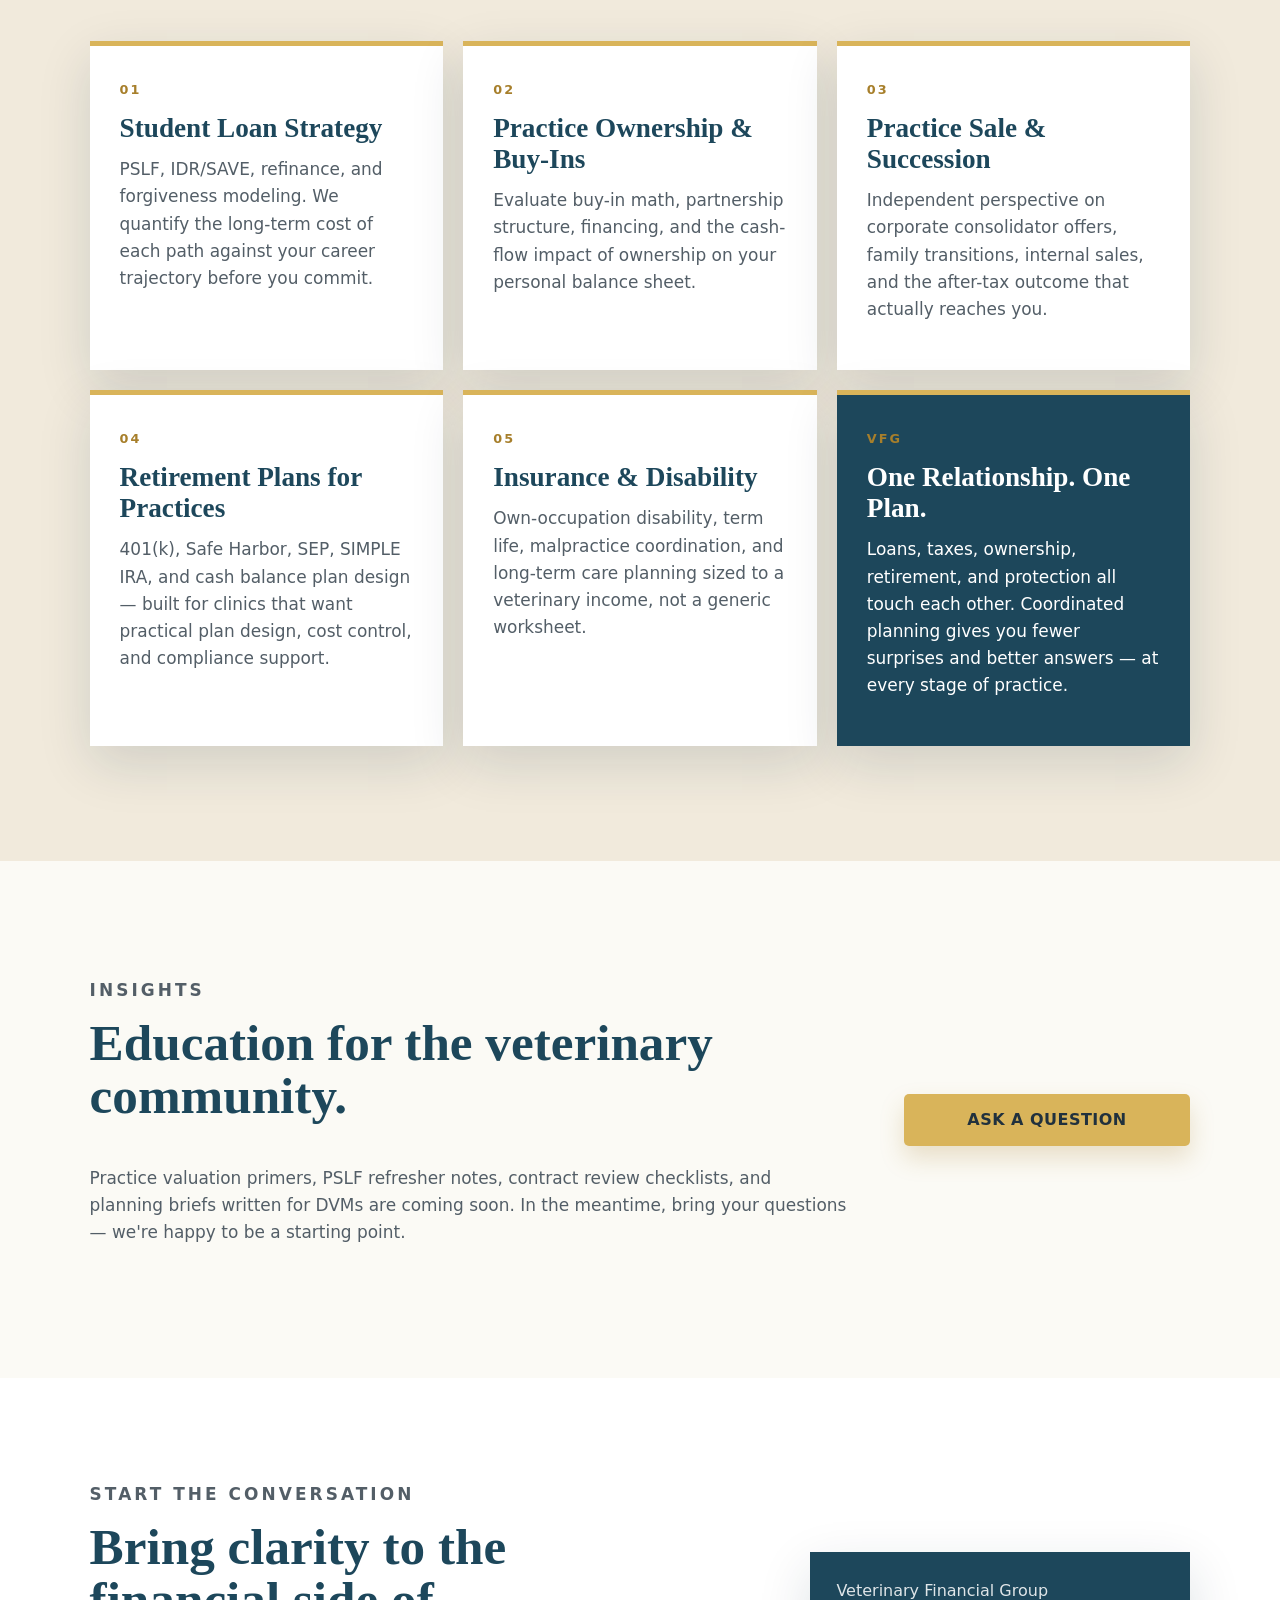
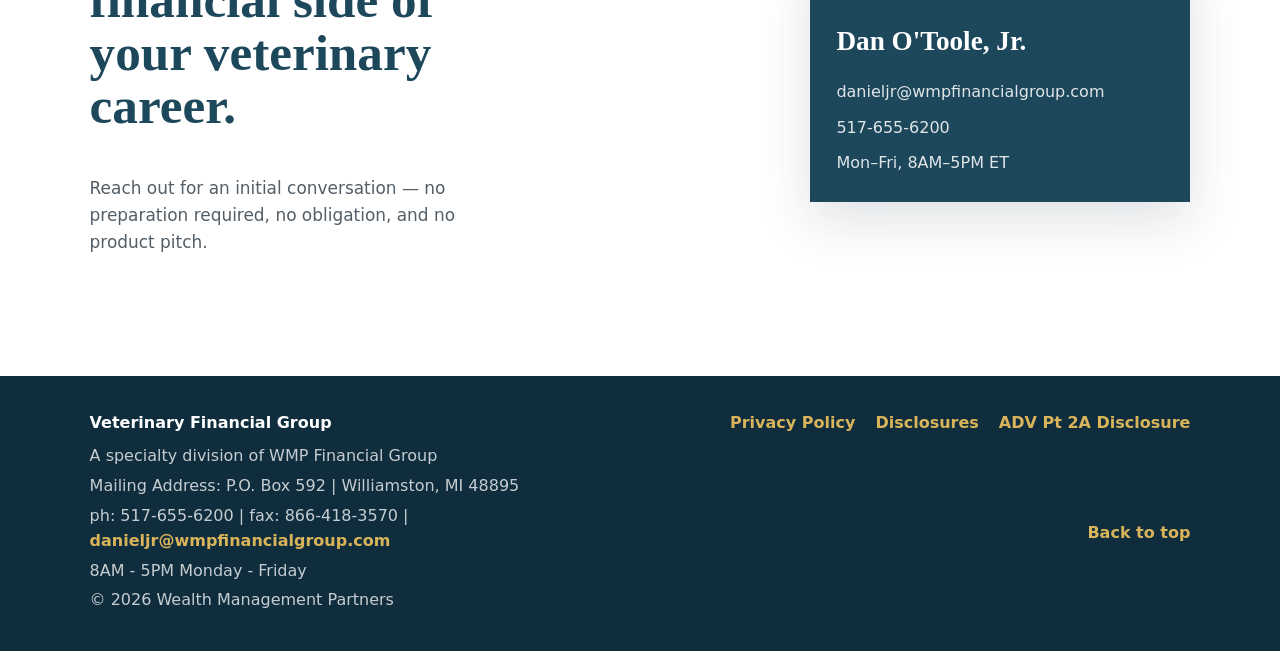
==== commit f85ce159: "Improve accessibility: focus, skip link, motion, contrast, tap targets Five WCAG-aligned changes:  -" ====
--- a/WMP Vet/index.html
+++ b/WMP Vet/index.html
@@ -12,6 +12,7 @@
     <link rel="stylesheet" href="styles.css" />
   </head>
   <body>
+    <a class="skip-link" href="#main">Skip to main content</a>
     <header class="site-header" id="top">
       <a class="brand" href="#top" aria-label="Veterinary Financial Group home">
         <img src="vfg-logo.svg" alt="Veterinary Financial Group" />
@@ -29,7 +30,7 @@
       <a class="header-cta" href="#contact">15-Minute Call</a>
     </header>
 
-    <main>
+    <main id="main">
       <section class="hero" aria-labelledby="hero-title">
         <div class="hero-image" role="img" aria-label="A serene overlook of a lake and islands at sunset, framed by forest"></div>
         <div class="hero-content">
--- a/WMP Vet/styles.css
+++ b/WMP Vet/styles.css
@@ -9,7 +9,7 @@
   --paper: #fbfaf5;
   --cream: #f1eadc;
   --stone: #d8d0c2;
-  --muted: #64747d;
+  --muted: #535e67;
   --white: #ffffff;
   --shadow: 0 18px 50px rgba(15, 45, 61, 0.14);
 }
@@ -20,6 +20,50 @@
 
 html {
   scroll-behavior: smooth;
+}
+
+@media (prefers-reduced-motion: reduce) {
+  html {
+    scroll-behavior: auto;
+  }
+}
+
+/* Keyboard focus ring — visible on light, gold, and dark surfaces */
+a:focus-visible,
+button:focus-visible,
+.button:focus-visible,
+.header-cta:focus-visible {
+  outline: 3px solid var(--gold);
+  outline-offset: 3px;
+  border-radius: 4px;
+}
+
+.button-gold:focus-visible,
+.header-cta:focus-visible {
+  outline-color: var(--navy-dark);
+}
+
+/* Skip-to-content link — hidden until keyboard-focused */
+.skip-link {
+  position: absolute;
+  top: -100px;
+  left: 12px;
+  z-index: 100;
+  padding: 12px 20px;
+  color: var(--white);
+  background: var(--navy);
+  font-weight: 900;
+  letter-spacing: 0.06em;
+  text-transform: uppercase;
+  border-radius: 0 0 6px 6px;
+  transition: top 120ms ease;
+}
+
+.skip-link:focus,
+.skip-link:focus-visible {
+  top: 0;
+  outline: 3px solid var(--gold);
+  outline-offset: 0;
 }
 
 body {
@@ -530,6 +574,13 @@
     padding-bottom: 4px;
   }
 
+  .main-nav a {
+    padding-block: 16px;
+    min-height: 44px;
+    display: inline-flex;
+    align-items: center;
+  }
+
   .hero-content {
     margin-left: clamp(24px, 8vw, 72px);
   }
